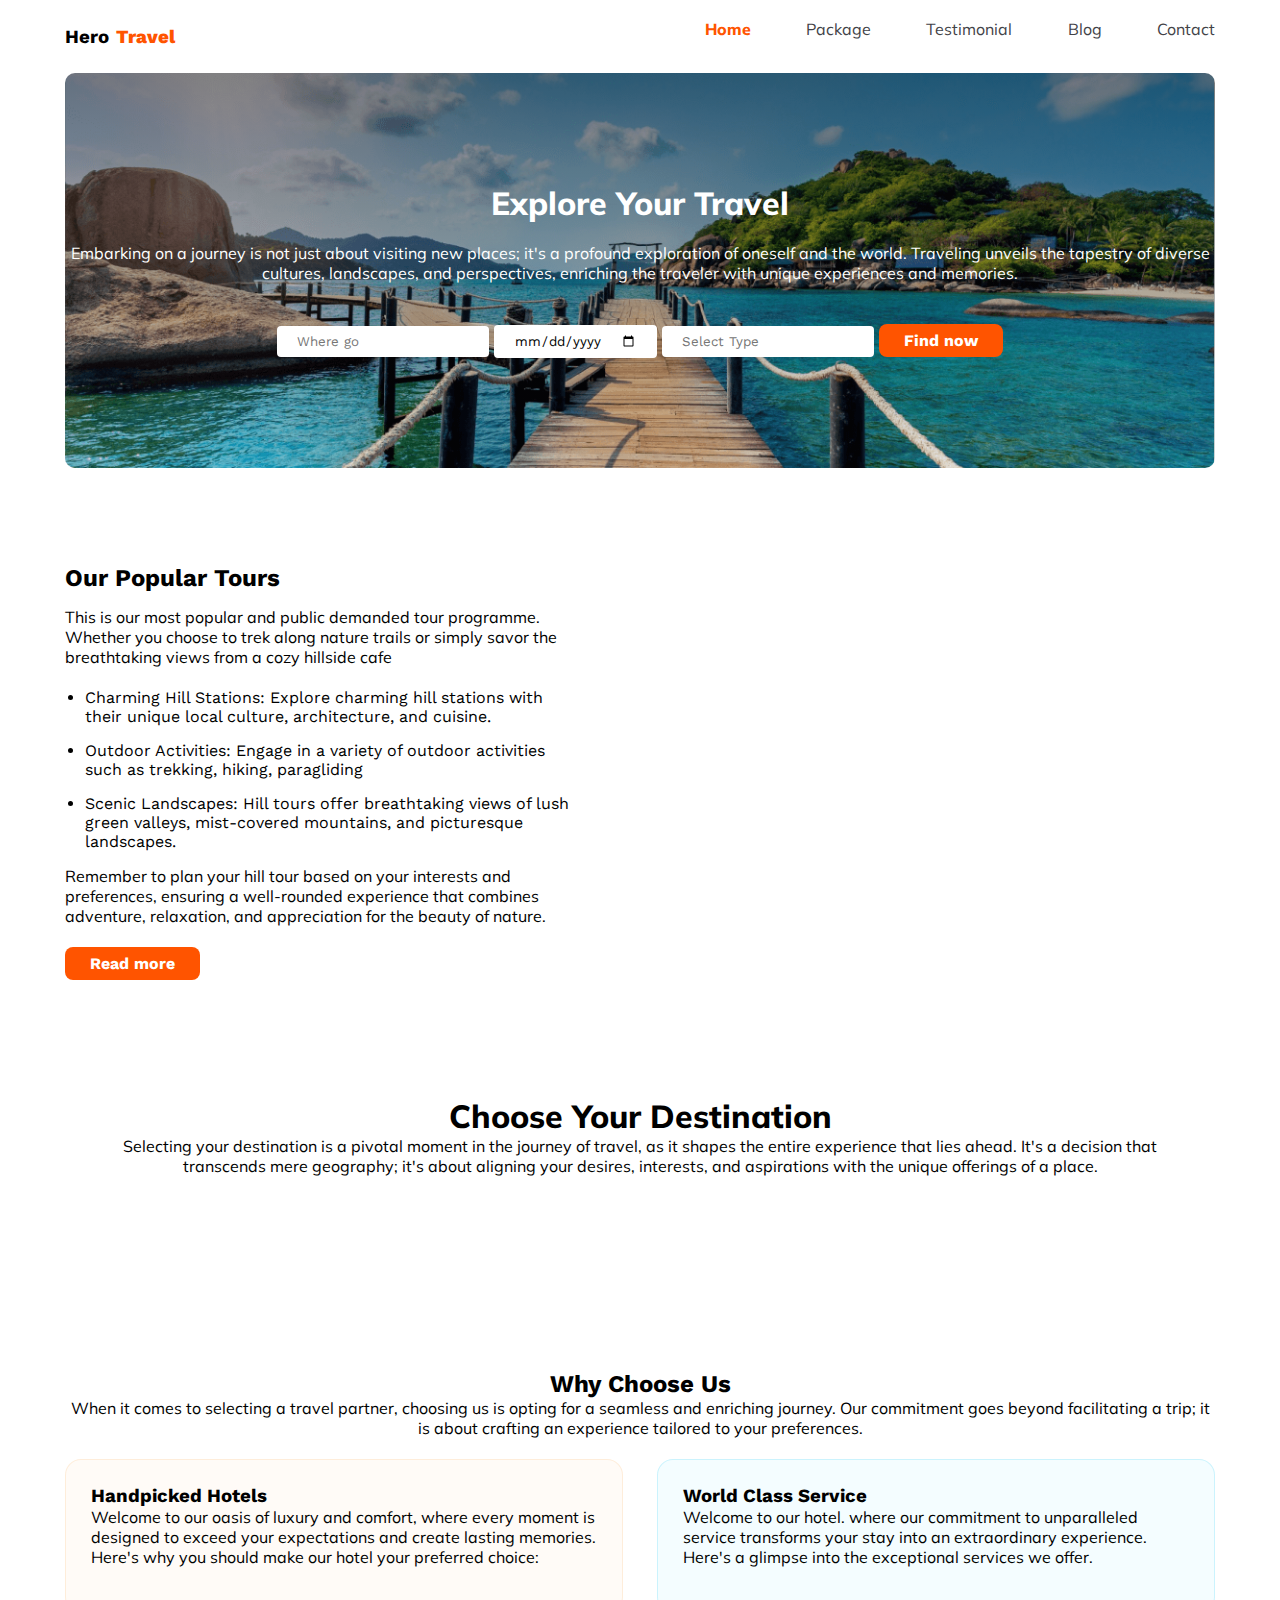
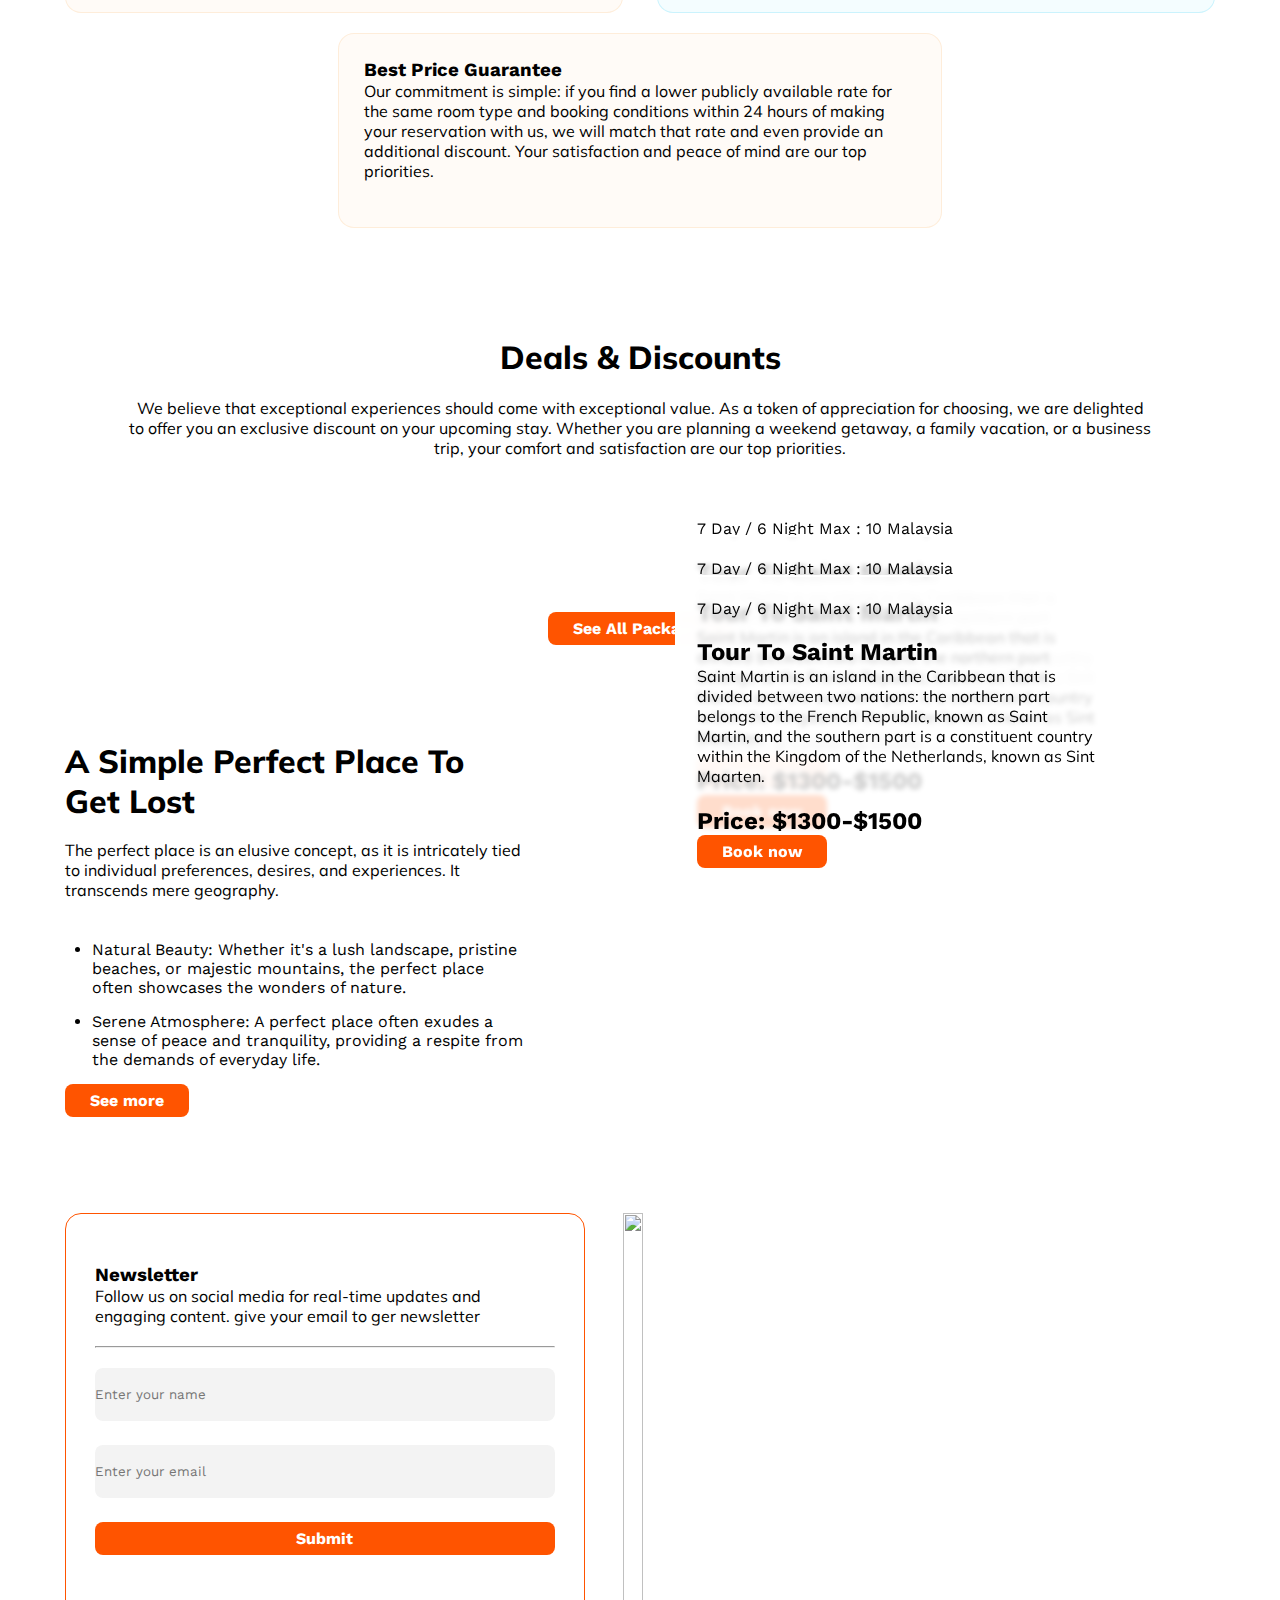
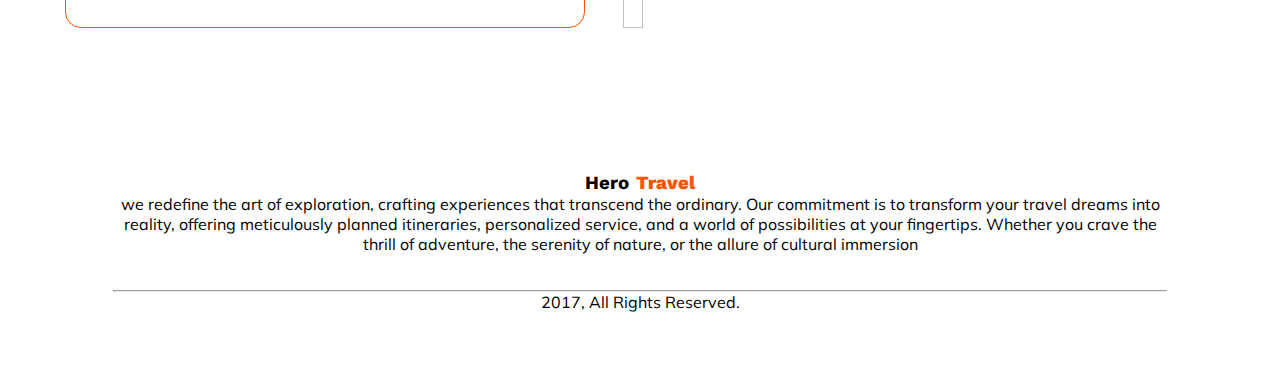
==== index.html @ 4dd6db9b "added paragraph" ====
<!DOCTYPE html>
<html lang="en">
<head>
    <meta charset="UTF-8">
    <meta name="viewport" content="width=device-width, initial-scale=1.0">
    <title>B9A2-Hero-Travel-main</title>
    <link rel="stylesheet" href="../B9A2-Hero-Travel-main/style.css">
    <link rel="stylesheet" href="https://cdnjs.cloudflare.com/ajax/libs/font-awesome/6.5.1/css/all.min.css" integrity="sha512-DTOQO9RWCH3ppGqcWaEA1BIZOC6xxalwEsw9c2QQeAIftl+Vegovlnee1c9QX4TctnWMn13TZye+giMm8e2LwA==" crossorigin="anonymous" referrerpolicy="no-referrer" />
</head>
<body>
    <!-- header section -->
    <header>
        <div class="container">
            <nav>
                <h3 class="nav-left"><span> <img src="./Images/Group 40071 (2).png" alt=""></span> Hero <span style="font-weight: 800; color: #FF5400; margin-left: 7px;">Travel</span></h3>

                <ul>
                    <li><a style="font-weight: 800; color: #FF5400; margin-left: 7px;" href="#">Home</a></li>
                    <li><a href="#">Package</a></li>
                    <li><a href="#">Testimonial</a></li>
                    <li><a href="#">Blog</a></li>
                    <li><a href="#">Contact</a></li>
                </ul>

            </nav>
        </div>

        <!-- banner section -->
        <div class="container">
            <div class="banner">
                <div class="banner-content">
                    <h1>Explore Your Travel</h1>
                    <p style="color: white;">Embarking on a journey is not just about visiting new places; it's a profound exploration of oneself and the world. Traveling unveils the tapestry of diverse cultures, landscapes, and perspectives, enriching the traveler with unique experiences and memories.

                    </p>
                </div>
                <div class="banner-input" style="text-align: center;">
                    <form action="">
                     
                            <input type="text" placeholder="Where go">
                            <input type="date" placeholder="when" class="fa-solid fa-angle-down">
                            <input type="text" placeholder="Select Type">
                            <input class="btn-primary" type="button" value="Find now">
                        
                    </form>
                </div>
            </div>
        </div>
    </header>



    <main>
        <!-- popular section  -->
        <section>
            <div class="container">
                <div class="popular-section">
                    <div class="popular-content">
                        <h2>Our Popular Tours</h2>
                        <p> This is our most popular and public demanded tour programme. Whether you choose to trek along nature trails or simply savor the breathtaking views from a cozy hillside cafe</p>

                        <ul>
                            <li>Charming Hill Stations: Explore charming hill stations with their unique local culture, architecture, and cuisine. </li>
                            
                            <li>Outdoor Activities: Engage in a variety of outdoor activities such as trekking, hiking, paragliding</li>
                            
                            <li>Scenic Landscapes: Hill tours offer breathtaking views of lush green valleys, mist-covered mountains, and picturesque landscapes. </li>
                        </ul>
                        <p>Remember to plan your hill tour based on your interests and preferences, ensuring a well-rounded experience that combines adventure, relaxation, and appreciation for the beauty of nature.</p>

                        <button class="btn-primary">Read more</button>

                    </div>
                    <div class="popular-image">
                        <img src="./Images/Rectangle 4.png" alt="">
                    </div>
                </div>
            </div>
        </section>




        <!-- destination section -->
        <!-- <section>
            <div class="container">
                <div class="destination-section">
                    <div class="destin-content">
                        <h1>Choose Your Destination</h1>
                        <p>Lorem ipsum dolor sit amet consectetur adipisicing elit. Quasi aut quos, animi esse repellendus debitis.</p>
                    </div>
                    <div class="destin-image">
                        <img class="destin-image-a" src="./Images/Rectangle 5.png" alt="">
                        <img class="destin-image-b" src="./Images/Rectangle 5a.png" alt="">
                        <img class="destin-image-c" src="./Images/Rectangle 6.png" alt="">
                        <img class="destin-image-d" src="./Images/Rectangle 7.png" alt="">
                        <img class="destin-image-e" src="./Images/Rectangle 7a.png" alt="">
                        <img class="destin-image-f" src="./Images/Rectangle 10.png" alt="">
                        <img class="destin-image-g" src="./Images/Rectangle 11.png" alt="">
                      
                    </div>
                </div>
            </div>
        </section>
 -->
        <section>
            <div class="container">
                <div class="destination-section">
                    <div class="destin-content">
                        <h1>Choose Your Destination</h1>
                        <p>Selecting your destination is a pivotal moment in the journey of travel, as it shapes the entire experience that lies ahead. It's a decision that transcends mere geography; it's about aligning your desires, interests, and aspirations with the unique offerings of a place.</p>
                    </div>

                    <div class="destin-image">
                        <div class="column-a">
                            <img class="destin-image-a" src="./Images/Rectangle 5.png" alt="">
                            <img class="destin-image-b" src="./Images/Rectangle 5a.png" alt="">
                        </div>

                        <div class="column-b">
                            <img class="destin-image-c" src="./Images/Rectangle 6.png" alt="">
                            <img class="destin-image-d" src="./Images/Rectangle 7.png" alt="">
                            <img class="destin-image-e" src="./Images/Rectangle 7a.png" alt="">
                        </div>

                        <div class="column-c">
                            <img class="destin-image-f" src="./Images/Rectangle 10.png" alt="">
                            <img class="destin-image-g" src="./Images/Rectangle 11.png" alt="">
                        </div>

                    </div>
                </div>

            </div>
        </section>


        <!-- choose section -->

        <section>
            <div class="container">

                <div class="choose-section">
                    <div class="choose-content">
                        <h2>Why Choose Us</h2>
                        <p>When it comes to selecting a travel partner, choosing us is opting for a seamless and enriching journey. Our commitment goes beyond facilitating a trip; it is about crafting an experience tailored to your preferences. </p>
                    </div>

                    <div class="choose-card-section">
                        <div class="choose-card card-a">
                            
                            <i style="font-size: 2rem;" class="fa-solid fa-hotel"></i>
                            <h3>Handpicked Hotels</h3>
                            <p>Welcome to our oasis of luxury and comfort, where every moment is designed to exceed your expectations and create lasting memories. Here's why you should make our hotel your preferred choice:</p>
                        </div>
                        <div class="choose-card card-b">
                            <i style="font-size: 2rem;" class="fa-solid fa-hotel"></i>
                            <h3>World Class Service</h3>
                            <p>Welcome to our hotel. where our commitment to unparalleled service transforms your stay into an extraordinary experience. Here's a glimpse into the exceptional services we offer.</p>
                        </div>

                        <div class="sub-card">
                            <div class="choose-card card-c">
                                <i style="font-size: 2rem;" class="fa-solid fa-hotel"></i>
                                <h3>Best Price Guarantee</h3>
                                <p>
                            
                                    
                                    Our commitment is simple: if you find a lower publicly available rate for the same room type and booking conditions within 24 hours of making your reservation with us, we will match that rate and even provide an additional discount. Your satisfaction and peace of mind are our top priorities.</p>
                            </div>
                        </div>
                       

                    </div>

                    
                </div>
            </div>
        </section>





        <!-- discount section -->
        <section>
            <div class="container">
                <div class="discount-title" style="text-align: center;">
                    <h1>Deals & Discounts</h1>
                    <p>We believe that exceptional experiences should come with exceptional value. As a token of appreciation for choosing, we are delighted to offer you an exclusive discount on your upcoming stay. Whether you are planning a weekend getaway, a family vacation, or a business trip, your comfort and satisfaction are our top priorities.</p>
                </div>
                

                <div class="discount-section">

                    <div class="discount-image">
                        <img src="./Images/Group 39.png" alt="">
                        <div class="discount-card">
                            <div class="dis-des">
                                <p> <span> <i class="fa-solid fa-clock"></i>  7 Day / 6 Night    </span> <span> <i class="fa-solid fa-person-half-dress"></i>  Max : 10    </span> <span><i class="fa-solid fa-location-dot"></i>   Malaysia</span></p>
                                <h2>Tour To Saint Martin</h2>
                                <p>Saint Martin is an island in the Caribbean that is divided between two nations: the northern part belongs to the French Republic, known as Saint Martin, and the southern part is a constituent country within the Kingdom of the Netherlands, known as Sint Maarten.</p>
    
                                <h2>Price: $1300-$1500</h2>
    
                                <button class="btn-primary">Book now</button>
                            </div>
                        </div>
                    </div>
                    <div class="discount-image">
                        <img src="./Images/Group 39.png" alt="">
                        <div class="discount-card">
                            <div class="dis-des">
                                <p> <span> <i class="fa-solid fa-clock"></i>  7 Day / 6 Night    </span> <span> <i class="fa-solid fa-person-half-dress"></i>  Max : 10    </span> <span><i class="fa-solid fa-location-dot"></i>   Malaysia</span></p>
                                <h2>Tour To Saint Martin</h2>
                                <p>Saint Martin is an island in the Caribbean that is divided between two nations: the northern part belongs to the French Republic, known as Saint Martin, and the southern part is a constituent country within the Kingdom of the Netherlands, known as Sint Maarten.</p>
    
                                <h2>Price: $1300-$1500</h2>
    
                                <button class="btn-primary">Book now</button>
                            </div>
                        </div>
                    </div>
                    <div class="discount-image">
                        <img src="./Images/Group 39.png" alt="">
                        <div class="discount-card">
                            <div class="dis-des">
                                <p> <span> <i class="fa-solid fa-clock"></i>  7 Day / 6 Night    </span> <span> <i class="fa-solid fa-person-half-dress"></i>  Max : 10    </span> <span><i class="fa-solid fa-location-dot"></i>   Malaysia</span></p>
                                <h2>Tour To Saint Martin</h2>
                                <p>Saint Martin is an island in the Caribbean that is divided between two nations: the northern part belongs to the French Republic, known as Saint Martin, and the southern part is a constituent country within the Kingdom of the Netherlands, known as Sint Maarten.</p>
                                <h2>Price: $1300-$1500</h2>
    
                                <button class="btn-primary">Book now</button>
                            </div>
                        </div>
                    </div>
                    <div style="text-align: center; margin-top: 1.4rem;"> 
                        <button class="btn-primary">See All Packages</button>
                    </div>
                    
                </div>
                    
            </div>
        </section>




        <!-- perfect section -->

        <section>
            <div class="container">
                <div class="perfect-section">
                    <div class="perfect-content">
                        <h1>A Simple Perfect Place To Get Lost</h1><br>
                        <p>The perfect place is an elusive concept, as it is intricately tied to individual preferences, desires, and experiences. It transcends mere geography.</p> <br>
                        <ul>
                            <li>Natural Beauty: Whether it's a lush landscape, pristine beaches, or majestic mountains, the perfect place often showcases the wonders of nature.</li>
                            <li>Serene Atmosphere: A perfect place often exudes a sense of peace and tranquility, providing a respite from the demands of everyday life.</li>
                        </ul>
                        <button class="btn-primary">See more</button>

                    </div>
                    <div class="perfect-image">
                        <img src="./Images/Group 40089.png" alt="">
                    </div>
                </div>
            </div>
        </section>




        <!-- news letter section -->
        <section>
            <div class="container">
                <div class="news-letter-section">
                    <div class="news-input">
                        <h3>Newsletter</h3>
                        <p>Follow us on social media for real-time updates and engaging content. give your email to ger newsletter</p> <hr>

                        <form action="">
                            <input type="text" placeholder="Enter your name">
                            <input type="email" placeholder="Enter your email">
                            <input class="btn-primary" type="button" value="Submit">
                        </form>

                    </div>
                    <div class="news-image">
                        <img src="./Images/Rectangle 8 (1).png" alt="">
                    </div>
                </div>
            </div>
        </section>
    </main>




    <!-- footer section -->
    <footer>
        <div class="container">
            <div class="footer-section">
                <h3 class="nav-left"><span> <img src="./Images/Group 40071 (2).png" alt=""></span> Hero <span style="font-weight: 800; color: #FF5400; margin-left: 7px;">Travel</span></h3>

                <p>we redefine the art of exploration, crafting experiences that transcend the ordinary. Our commitment is to transform your travel dreams into reality, offering meticulously planned itineraries, personalized service, and a world of possibilities at your fingertips. Whether you crave the thrill of adventure, the serenity of nature, or the allure of cultural immersion</p>

                <ul>
                    <li><i class="fa-brands fa-twitter"></i></li>
                    <li><i class="fa-brands fa-facebook"></i></li>
                    <li><i class="fa-brands fa-square-instagram"></i></li>
                    <li><i class="fa-brands fa-github"></i></li>
                </ul>
                <hr>


                <p>2017, All Rights Reserved.</p>
            </div>
        </div>
    </footer>
</body>
</html>
---- B9A2-Hero-Travel-main/style.css ----
@import url('https://fonts.googleapis.com/css2?family=Inter:wght@100;200;300;400;500;600;700;800;900&family=Mulish:ital,wght@0,300;0,400;0,700;0,800;0,900;1,400;1,600;1,700;1,800;1,900&family=Open+Sans:ital,wght@0,300;0,400;0,500;0,600;0,700;0,800;1,300;1,400;1,500;1,600;1,700;1,800&family=Poppins:ital,wght@0,100;0,200;0,300;0,400;0,500;0,600;0,700;0,800;0,900;1,100;1,200;1,300;1,400;1,500;1,600;1,700;1,800;1,900&family=Work+Sans:ital,wght@0,100;0,200;0,300;0,400;0,500;0,600;0,700;0,800;0,900;1,100;1,200;1,300;1,400;1,500;1,600;1,700;1,800;1,900&display=swap');

*{
    margin: 0;
    padding: 0;
    font-family: 'Inter', sans-serif;
    font-family: 'Mulish', sans-serif;
    font-family: 'Open Sans', sans-serif;
    font-family: 'Poppins', sans-serif;
    font-family: 'Work Sans', sans-serif;
}
h1,h2.h3.h4,h5,h6{
    font-family: 'Mulish', sans-serif;
    font-weight: 800;
}
p{
    font-family: 'Mulish', sans-serif;
    font-weight: 400;
}
.btn-primary{
    border-radius: 8px;
    background: #FF5400;
    padding: 7px 25px;
    border: none;
    color: white;
    font-weight: 700;
    font-size: 1rem;
}

.container{
    max-width: 92%;
    max-width: 1150px;
    margin: 0 auto;
}
body{
    
}

main{
    margin-top: 6rem;
}
main section{
    margin-bottom: 6rem;
}

/* header section */

nav{
    display: flex;
    justify-content: space-between;
    padding: 1.2rem 0rem;
}
.nav-left{
    display: flex;
    align-items: center;
}
nav ul{
    display: flex; 
    width: 45%;
    justify-content: space-between;
    align-items: center;
}
nav ul li{
    list-style: none;
}
nav ul li a{
    text-decoration: none;
    color: rgba(66, 66, 71, 1);
    font-weight: 400;
    font-family: 'Mulish', sans-serif;
}

/* responsive for medium device */
@media screen and (min-width: 601px) and (max-width:991px) {
    body{
        padding: 20px;
    }
    nav{
        flex-direction: column;
        width: 100%;
        justify-content: center;
    }
    nav ul{
        flex-direction: column;
        width: 100%;
        justify-content: center;
    }
}

/* responsive for small device */
@media screen and (max-width: 600px) {
    body{
        padding: 20px;
    }
    nav{
        flex-direction: column;
        width: 100%;
        justify-content: center;
    }
    nav ul{
        flex-direction: column;
        width: 100%;
        justify-content: center;
    }
}



/* responsive for small device */
/* responsive for tablet device */







/* responsive for large device */
/* responsive for small device */
/* responsive for tablet device */







/* banner section */

.banner{
    display: flex;
    flex-direction: column;
    justify-content: center;
    width: 100%;
    /* background-image: url(./Images/Group\ 13\ \(1\)\ \(1\).png); */
    background: linear-gradient(rgba(6, 6, 6, 0.5) 0%, rgba(0, 0, 0, 0.1) 100%), url("./Images/Group\ 13.png");
    background-repeat: no-repeat;
    background-position: center;
    background-size: cover;
    color: white;
    border-radius: 10px;
}
.banner-content{
    text-align: center;
}
.banner-content h1{
    padding: 110px 0px 20px 0px;
}

form{
    padding: 20px 0px 110px 0px;
}
form input{
    padding: 8px 20px;
    border-radius: 4px;
    border: none;
}
/* responsive for medium device */
@media screen and (min-width: 601px) and (max-width:991px) {
    form input{
        width: 50%;
    }
    form{
        display: flex;
        flex-direction: column;
        gap: 1rem;
        align-items: center;
        width: 100%;

    }
}
/* responsive for small device */
@media screen and (max-width:600px) {
    form input{
        width: 50%;
    }
    form{
        display: flex;
        flex-direction: column;
        gap: 1rem;
        align-items: center;
        width: 100%;

    }
}


/* responsive for tablet device */




/* popular section */

.popular-section{
    width: 100%;
    display: flex;
    justify-content: space-between;
    align-items: center;
}
.popular-section .popular-content{
    width: 45%;
}
.popular-section .popular-image{
    width: 45%;
}
.popular-section .popular-image img{
    width: 100%;
}
.popular-content> h2, p, li{
    margin-bottom: 15px;
}
.banner-content> p{
    color: rgba(19, 19, 24, 0.70);
}
.popular-content> ul{
    margin-left: 20px;
}
/* medium  */
@media screen and (min-width: 601px) and (max-width:991px) {
    .popular-section{
        flex-direction: column;
    }
    .popular-section .popular-content, .popular-image{
        width: 100%;
    }
    .popular-image img{
        width: 100%;
    }
}
/* responsive for small device */
@media screen and (max-width:600px) {
    .popular-section{
        flex-direction: column;
    }
    .popular-section .popular-content, .popular-image{
        width: 100%;
    }
    .popular-image img{
        width: 100%;
    }
    
}








/* destination section */
.destin-content{
    text-align: center;
    padding: 20px;
}


.destin-image-a{
    grid-area: destin-image-a;
}
.destin-image-b{
    grid-area: destin-image-b;
    width: 49%;
}
.destin-image-c{
    grid-area: destin-image-c;
}
.destin-image-d{
    grid-area: destin-image-d;
}
.destin-image-e{
    grid-area: destin-image-e;
}
.destin-image-f{
    grid-area: destin-image-f;
    width: 58%;
}
.destin-image-g{
    grid-area: destin-image-g;
}

.destin-image{
    width: 100%;
    display: grid;
    
    grid-template-areas: 
        "destin-image-a destin-image-b"
        "destin-image-c destin-image-d destin-image-e"
        "destin-image-f destin-image-g"
    ;
}

/* medium */
@media screen and (min-width: 601px) and (max-width:991px) {
    .destin-image{
        grid-template-columns: 1fr;
    }
    .discount-image img{
        width: 100%;
        max-width: 599px;
    }
}
/* responsive for small device */
@media screen and (max-width:600px) {
    .destin-image{
        grid-template-columns: 1fr;
    }
    .discount-image img{
        width: 100%;
        max-width: 599px;
    }

}




/* choose section */
.choose-content{
    text-align: center;
}
.choose-card-section{
    display: flex;
    flex-wrap: wrap;
    column-gap: 2%;
    row-gap: 20px;
    justify-content: space-between;
}
.card-a{
    width: 44%;
}
.card-b{
    width: 44%;
}
.card-c{
    width: 48%;
}
.choose-card{
    border-radius: 16px;
    border: 1px solid rgba(251, 181, 99, 0.20);
    background: rgba(251, 181, 99, 0.05);
    padding: 25px;
}
.card-b{
    border-radius: 16px;
    border: 1px solid rgba(41, 206, 246, 0.20);
    background: rgba(41, 206, 246, 0.05);
}
.sub-card{
    display: flex;
    justify-content: center;
    width: 100%;
}

/* medium */
@media screen and (min-width: 601px) and (max-width:991px) {
    .choose-card-section{
        flex-direction: column;
        align-items: center;
    }
    .card-a{
        width: 100%;
    }
    .card-b{
        width: 100%;
    }
    .card-c{
        width: 100%;
    }
}
/* responsive for small device */
@media screen and (max-width:600px) {
    .choose-card-section{
        flex-direction: column;
        align-items: center;
    }
    .card-a{
        width: 100%;
    }
    .card-b{
        width: 100%;
    }
    .card-c{
        width: 100%;
    }
}




/* discount section */

.discount-title{
    text-align: center;
    padding: .8rem 4rem;
}
.discount-title h1, p{
    margin-bottom: 1.3rem;
}
.dis-card-a img{
    width: 100%;
}
.discount-image{
    position: relative;
    margin-bottom: 1.3rem;
}
.discount-image img{
    width: 100%;
}
.dis-des{
    width: 35%;
    padding: 1.3rem;
    border-radius: 16px;
    border: 2px solid #FFF;
    /* background-color: #FF5400; */
    background: rgba(255, 255, 255, 0.80);
    backdrop-filter: blur(2.5px);
   
}

.discount-card {
    width: 100%;
   
    position: absolute;
    top: 20%;
    left: 53%;
}
/* medium */
@media screen and (min-width: 601px) and (max-width:991px) {
    .discount-image{
        position: relative;
    }
   .discount-image img{
    width: 100%;
    height: 35rem;
   }
    .dis-des{
        width: 100%;
        position: absolute;
        top: 25%;
        left: -13%;
    }
    .discount-card{

    }
}
/* responsive for small device */
@media screen and (max-width:600px) {
    .discount-image{
        position: relative;
    }
   .discount-image img{
    width: 100%;
    min-height: 40rem;
   }
    .dis-des{
        position: absolute;
        top: -1rem;
       
    }

}








/* perfect section */
.perfect-section{
    display: flex;
    align-items: center;
    justify-content: space-between;
}

.perfect-content{
    width: 40%;
}
.perfect-content ul{
    margin-left: 1.7rem;
}
.perfect-image{
    width: 50%;
}
.perfect-image img{
    width: 100%;
}

/* medium */
@media screen and (min-width: 601px) and (max-width:991px) {
    .perfect-section{
        flex-direction: column;
        gap: 2rem;
    }
    .perfect-content{
        width: 100%;
    }
    .perfect-image{
        width: 100%;
    }
}
/* responsive for small device */
@media screen and (max-width:600px) {
    .perfect-section{
        flex-direction: column;
        gap: 2rem;
    }
    .perfect-content{
        width: 100%;
    }
    .perfect-image{
        width: 100%;
    }
}


/* news letter section */
.news-letter-section{
    display: flex;
    gap: 2.4rem;
}
.news-input{
    border-radius: 16px;
    border: 1px solid #FF5400;
    width: 40%;
    padding: 1.8rem ;
    font-size: 1rem;
}
.news-input h3{
    margin-top: 1.3rem;
}
.news-input form{
    padding: 1.2rem 0rem;
}
.news-input input{
    width: 100%;
    border-radius: 8px;
    background: rgba(19, 19, 24, 0.05);
    display: block;
    margin-bottom: 1.5rem;
    padding: 1.2rem 0rem;
}
.news-input .btn-primary{
    border-radius: 8px;
    background: #FF5400;
    padding: 7px 25px;
    border: none;
    color: white;
    font-weight: 700;
    font-size: 1rem;
}
.news-image img{
    height: 100%;
    width: 100%;
}
/* medium  */
@media screen and (min-width: 601px) and (max-width:991px) {
    .news-letter-section{
        flex-direction: column;
    }
    .news-input{
        width: 100%;
    }
}
/* responsive for small device */
@media screen and (max-width:600px) {
    .news-letter-section{
        flex-direction: column;
    }
    .news-input{
        width: 100%;
    }
}




/* footer section */
.footer-section{
    text-align: center;
    padding: 3rem;
}
.footer-section .nav-left{
    display: flex;
    justify-content: center;
}
.footer-section ul{
    display: flex;
    gap: 15px;
    justify-content: center;
}
.footer-section ul li{
    list-style: none;
    font-size: 2rem;
}
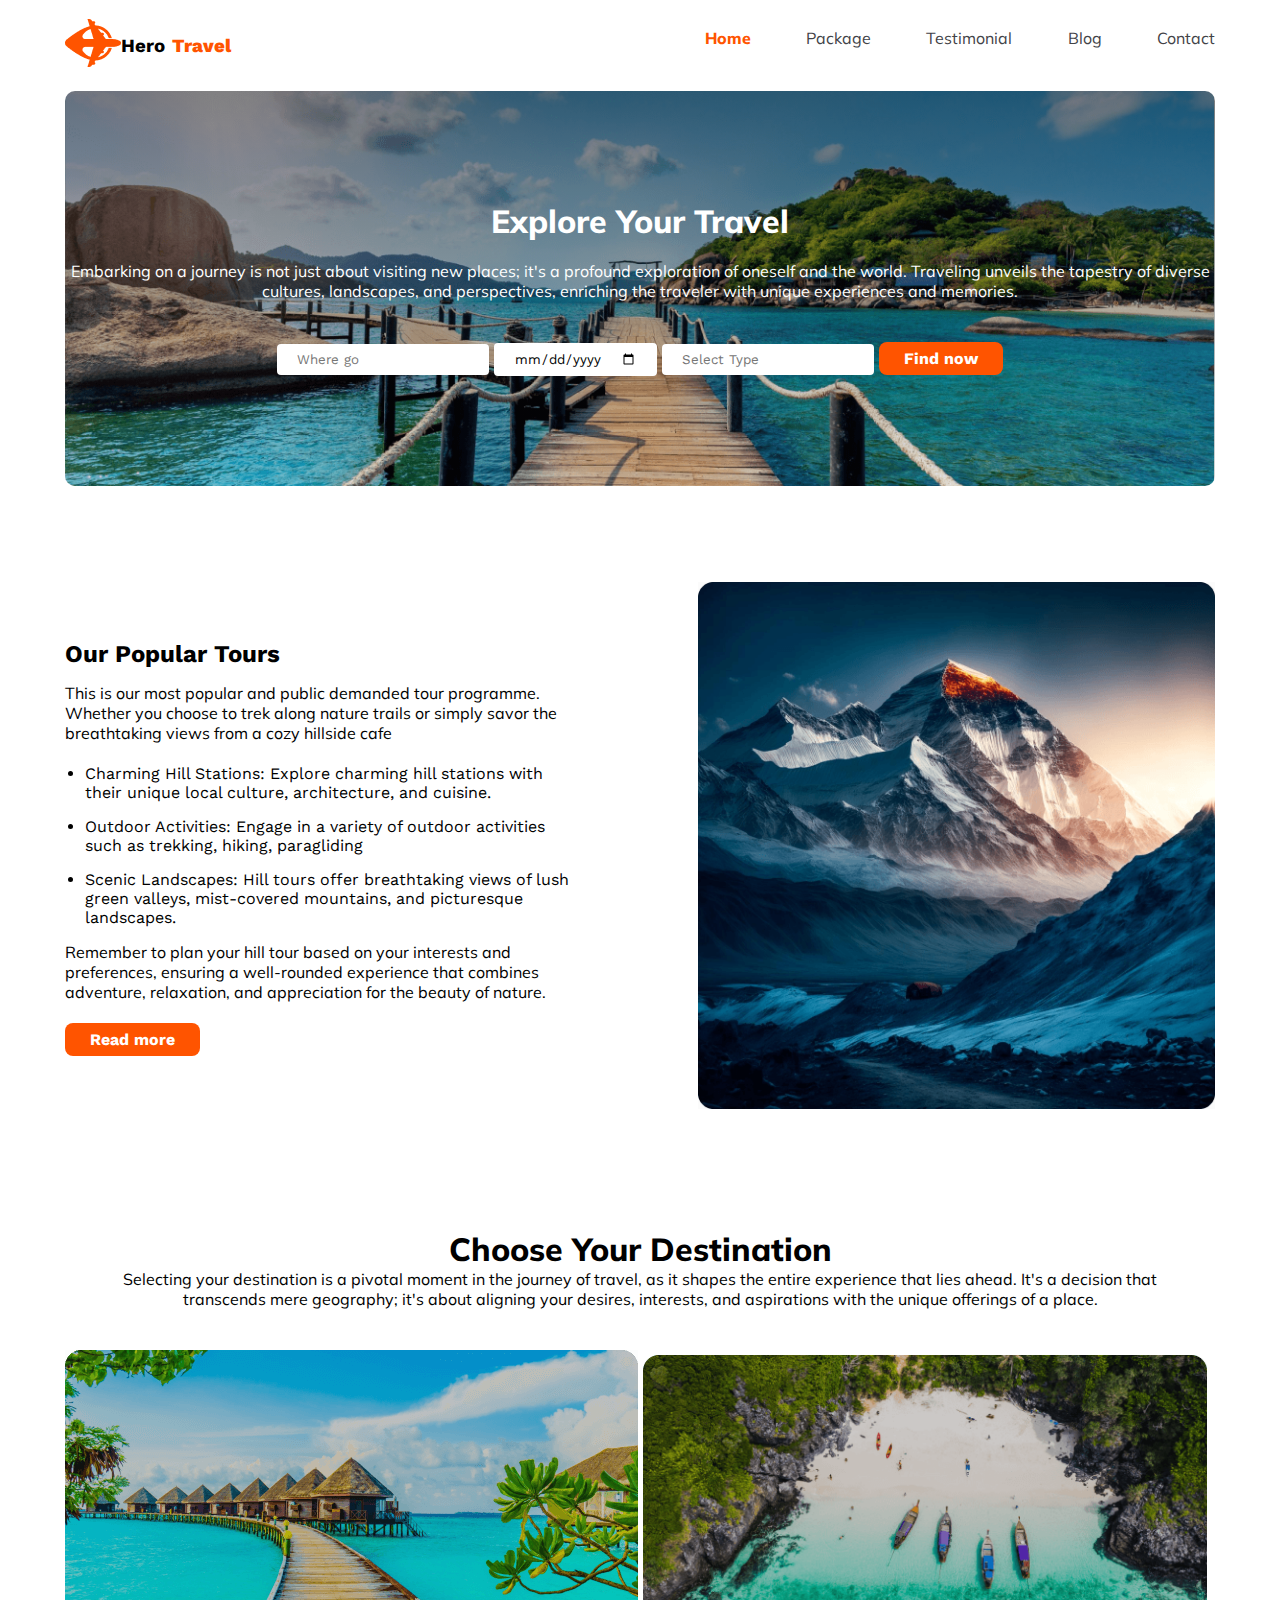
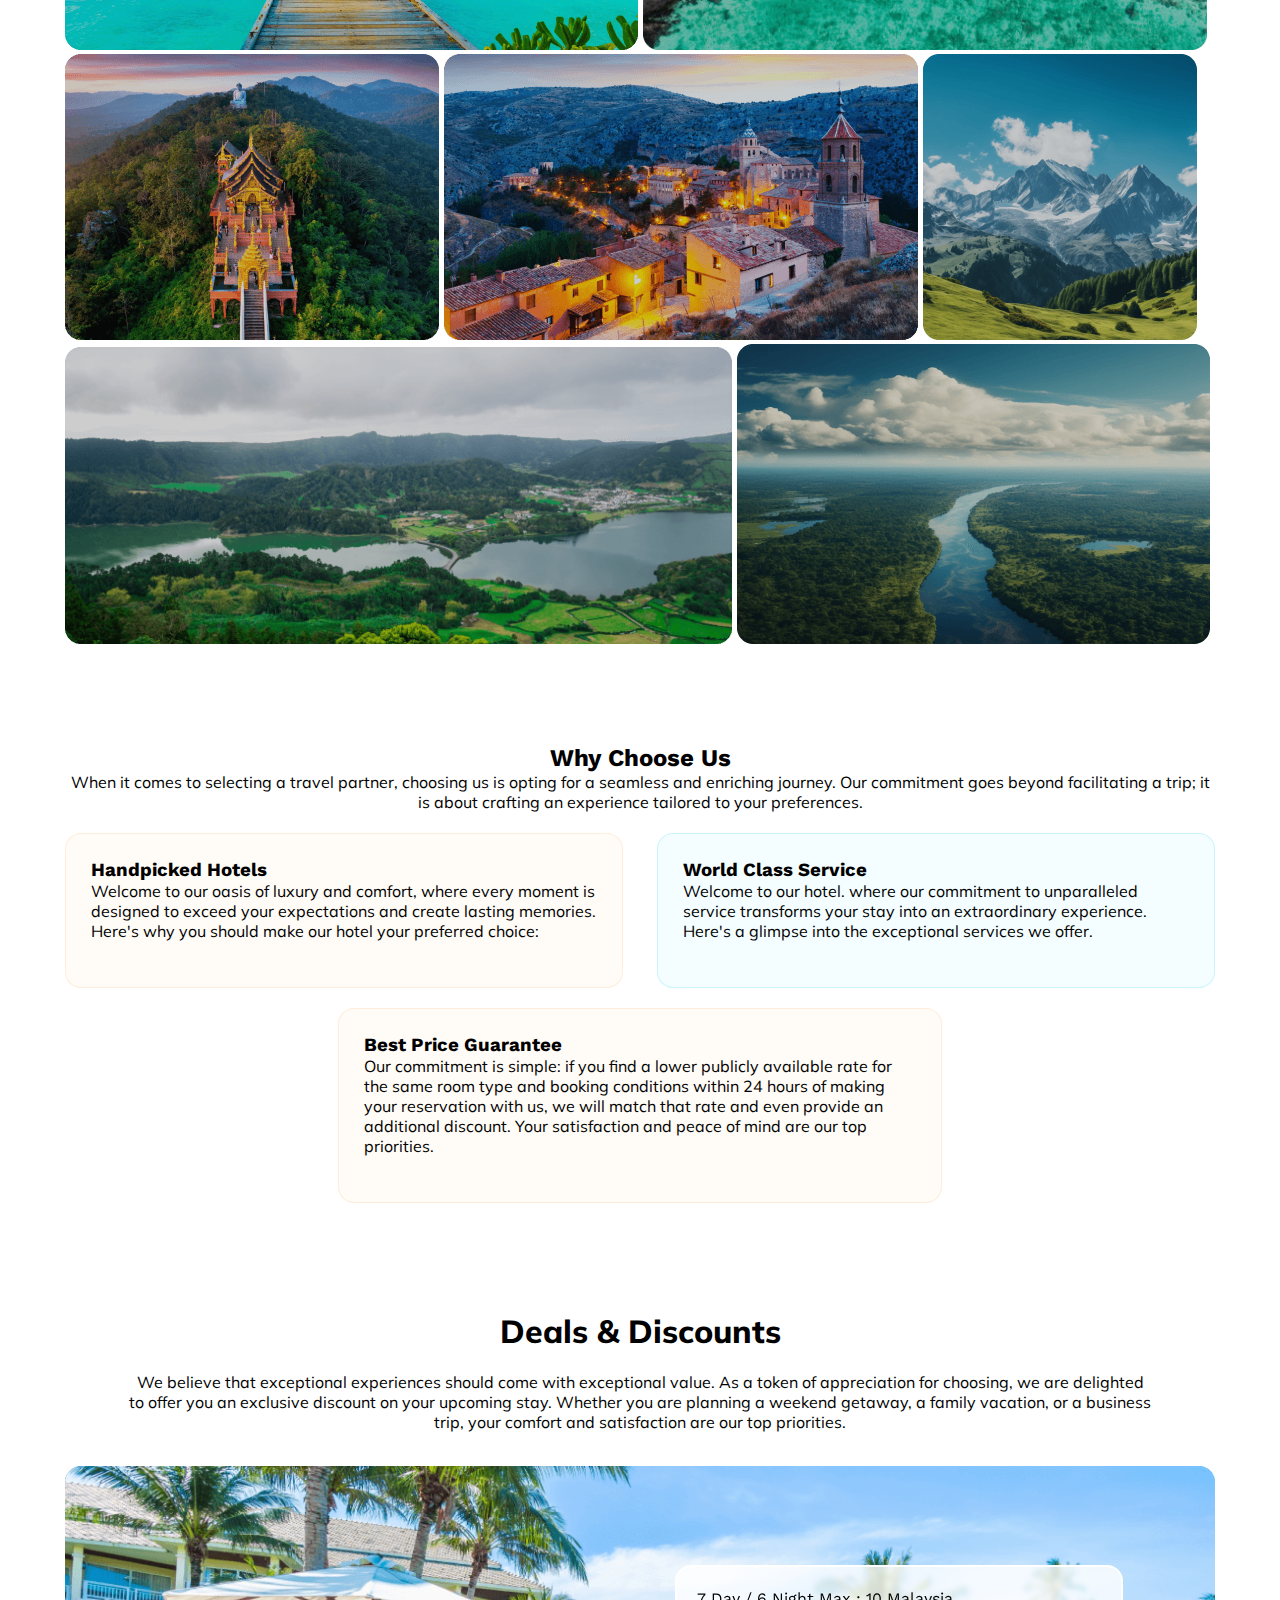
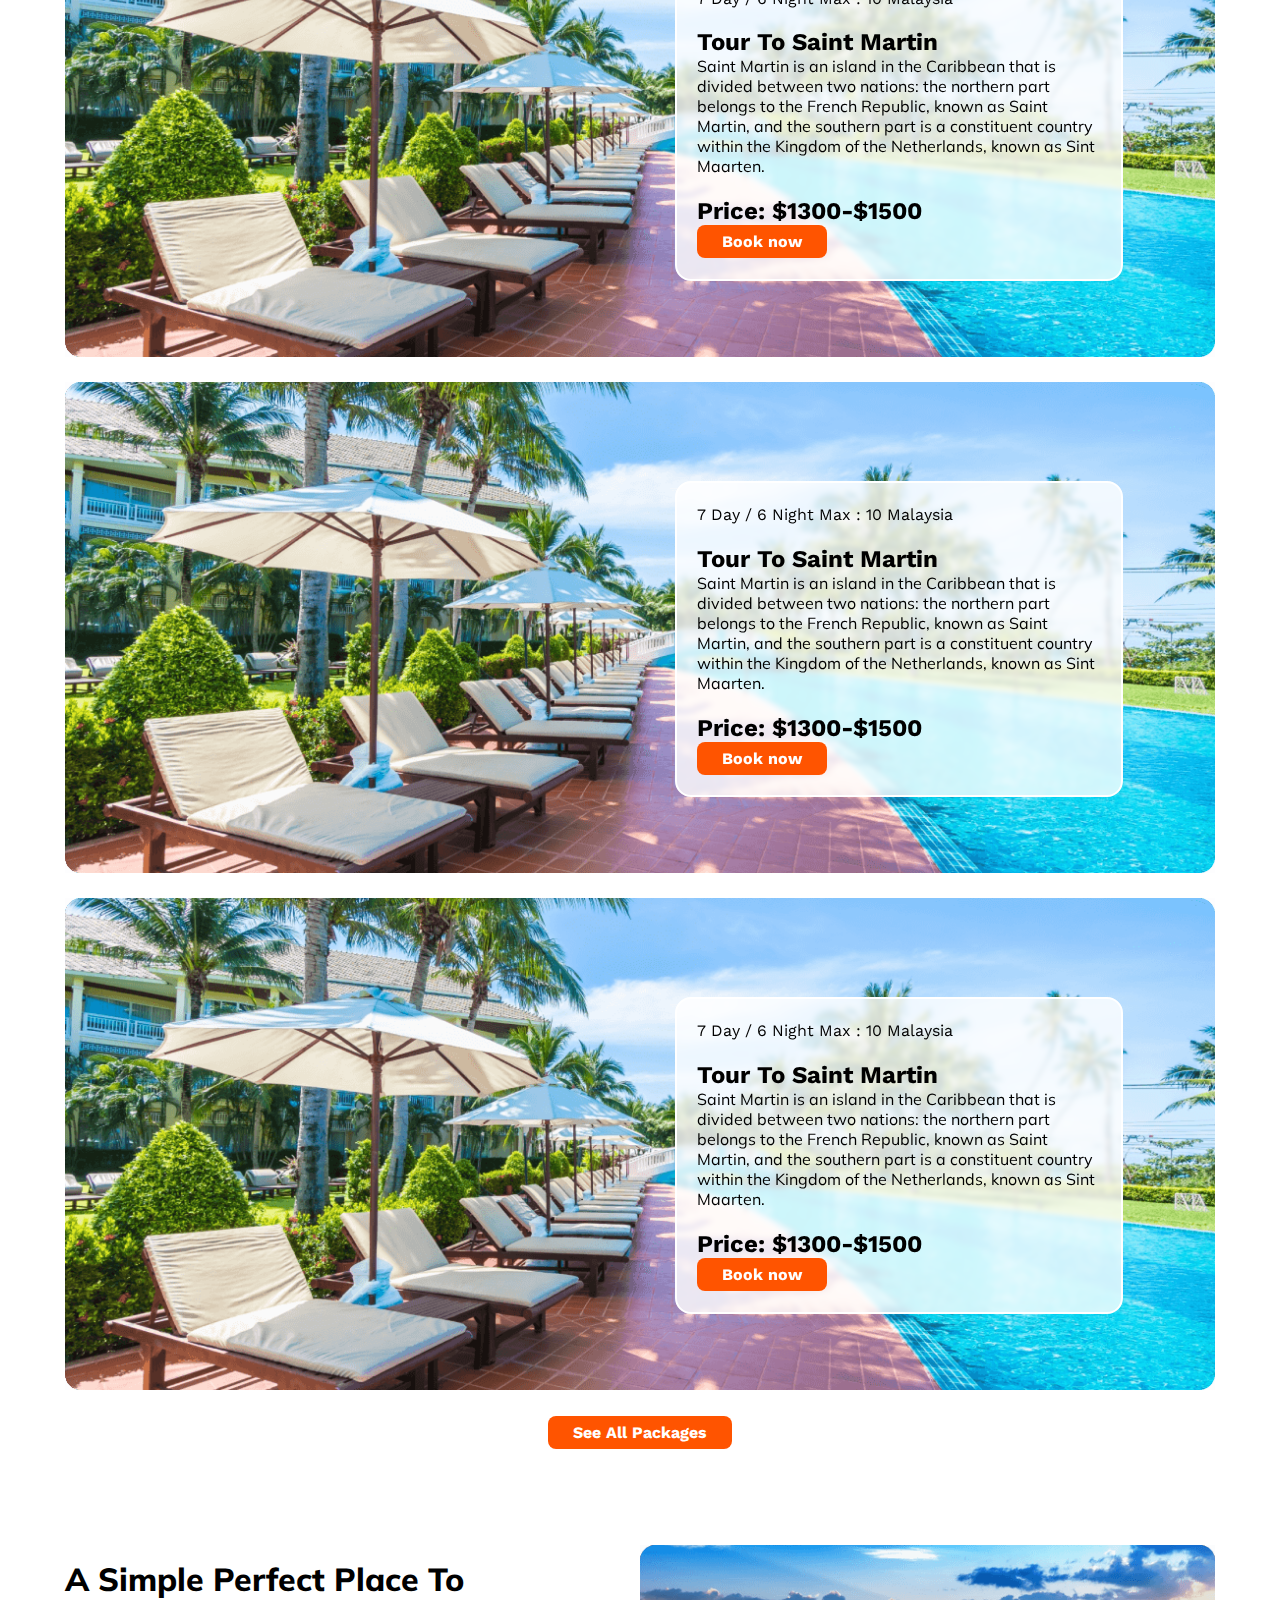
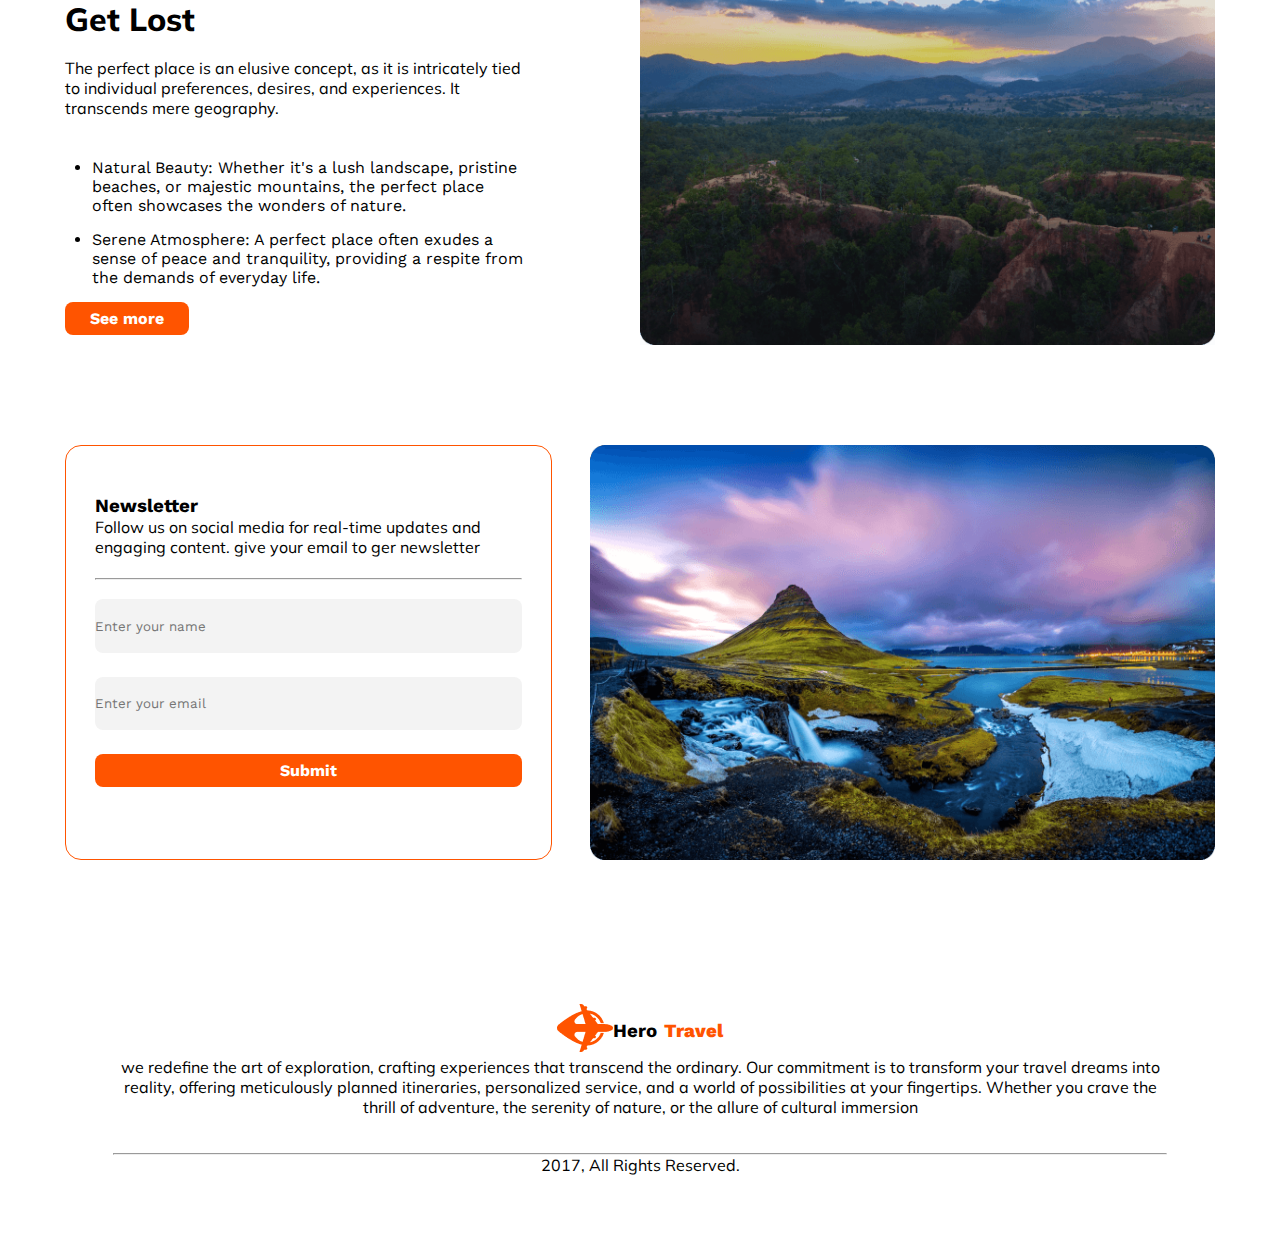
==== commit 5375ae88: "added revise" ====
--- a/index.html
+++ b/index.html
@@ -4,7 +4,7 @@
     <meta charset="UTF-8">
     <meta name="viewport" content="width=device-width, initial-scale=1.0">
     <title>B9A2-Hero-Travel-main</title>
-    <link rel="stylesheet" href="../B9A2-Hero-Travel-main/style.css">
+    <link rel="stylesheet" href="./style.css">
     <link rel="stylesheet" href="https://cdnjs.cloudflare.com/ajax/libs/font-awesome/6.5.1/css/all.min.css" integrity="sha512-DTOQO9RWCH3ppGqcWaEA1BIZOC6xxalwEsw9c2QQeAIftl+Vegovlnee1c9QX4TctnWMn13TZye+giMm8e2LwA==" crossorigin="anonymous" referrerpolicy="no-referrer" />
 </head>
 <body>
--- a/style.css
+++ b/style.css
@@ -0,0 +1,598 @@
+@import url('https://fonts.googleapis.com/css2?family=Inter:wght@100;200;300;400;500;600;700;800;900&family=Mulish:ital,wght@0,300;0,400;0,700;0,800;0,900;1,400;1,600;1,700;1,800;1,900&family=Open+Sans:ital,wght@0,300;0,400;0,500;0,600;0,700;0,800;1,300;1,400;1,500;1,600;1,700;1,800&family=Poppins:ital,wght@0,100;0,200;0,300;0,400;0,500;0,600;0,700;0,800;0,900;1,100;1,200;1,300;1,400;1,500;1,600;1,700;1,800;1,900&family=Work+Sans:ital,wght@0,100;0,200;0,300;0,400;0,500;0,600;0,700;0,800;0,900;1,100;1,200;1,300;1,400;1,500;1,600;1,700;1,800;1,900&display=swap');
+
+*{
+    margin: 0;
+    padding: 0;
+    font-family: 'Inter', sans-serif;
+    font-family: 'Mulish', sans-serif;
+    font-family: 'Open Sans', sans-serif;
+    font-family: 'Poppins', sans-serif;
+    font-family: 'Work Sans', sans-serif;
+}
+h1,h2.h3.h4,h5,h6{
+    font-family: 'Mulish', sans-serif;
+    font-weight: 800;
+}
+p{
+    font-family: 'Mulish', sans-serif;
+    font-weight: 400;
+}
+.btn-primary{
+    border-radius: 8px;
+    background: #FF5400;
+    padding: 7px 25px;
+    border: none;
+    color: white;
+    font-weight: 700;
+    font-size: 1rem;
+}
+
+.container{
+    max-width: 92%;
+    max-width: 1150px;
+    margin: 0 auto;
+}
+body{
+    
+}
+
+main{
+    margin-top: 6rem;
+}
+main section{
+    margin-bottom: 6rem;
+}
+
+/* header section */
+
+nav{
+    display: flex;
+    justify-content: space-between;
+    padding: 1.2rem 0rem;
+}
+.nav-left{
+    display: flex;
+    align-items: center;
+}
+nav ul{
+    display: flex; 
+    width: 45%;
+    justify-content: space-between;
+    align-items: center;
+}
+nav ul li{
+    list-style: none;
+}
+nav ul li a{
+    text-decoration: none;
+    color: rgba(66, 66, 71, 1);
+    font-weight: 400;
+    font-family: 'Mulish', sans-serif;
+}
+
+/* responsive for medium device */
+@media screen and (min-width: 601px) and (max-width:991px) {
+    body{
+        padding: 20px;
+    }
+    nav{
+        flex-direction: column;
+        width: 100%;
+        justify-content: center;
+    }
+    nav ul{
+        flex-direction: column;
+        width: 100%;
+        justify-content: center;
+    }
+}
+
+/* responsive for small device */
+@media screen and (max-width: 600px) {
+    body{
+        padding: 20px;
+    }
+    nav{
+        flex-direction: column;
+        width: 100%;
+        justify-content: center;
+    }
+    nav ul{
+        flex-direction: column;
+        width: 100%;
+        justify-content: center;
+    }
+}
+
+
+
+/* responsive for small device */
+/* responsive for tablet device */
+
+
+
+
+
+
+
+/* responsive for large device */
+/* responsive for small device */
+/* responsive for tablet device */
+
+
+
+
+
+
+
+/* banner section */
+
+.banner{
+    display: flex;
+    flex-direction: column;
+    justify-content: center;
+    width: 100%;
+    /* background-image: url(./Images/Group\ 13\ \(1\)\ \(1\).png); */
+    background: linear-gradient(rgba(6, 6, 6, 0.5) 0%, rgba(0, 0, 0, 0.1) 100%), url("./Images/Group\ 13.png");
+    background-repeat: no-repeat;
+    background-position: center;
+    background-size: cover;
+    color: white;
+    border-radius: 10px;
+}
+.banner-content{
+    text-align: center;
+}
+.banner-content h1{
+    padding: 110px 0px 20px 0px;
+}
+
+form{
+    padding: 20px 0px 110px 0px;
+}
+form input{
+    padding: 8px 20px;
+    border-radius: 4px;
+    border: none;
+}
+/* responsive for medium device */
+@media screen and (min-width: 601px) and (max-width:991px) {
+    form input{
+        width: 50%;
+    }
+    form{
+        display: flex;
+        flex-direction: column;
+        gap: 1rem;
+        align-items: center;
+        width: 100%;
+
+    }
+}
+/* responsive for small device */
+@media screen and (max-width:600px) {
+    form input{
+        width: 50%;
+    }
+    form{
+        display: flex;
+        flex-direction: column;
+        gap: 1rem;
+        align-items: center;
+        width: 100%;
+
+    }
+}
+
+
+/* responsive for tablet device */
+
+
+
+
+/* popular section */
+
+.popular-section{
+    width: 100%;
+    display: flex;
+    justify-content: space-between;
+    align-items: center;
+}
+.popular-section .popular-content{
+    width: 45%;
+}
+.popular-section .popular-image{
+    width: 45%;
+}
+.popular-section .popular-image img{
+    width: 100%;
+}
+.popular-content> h2, p, li{
+    margin-bottom: 15px;
+}
+.banner-content> p{
+    color: rgba(19, 19, 24, 0.70);
+}
+.popular-content> ul{
+    margin-left: 20px;
+}
+/* medium  */
+@media screen and (min-width: 601px) and (max-width:991px) {
+    .popular-section{
+        flex-direction: column;
+    }
+    .popular-section .popular-content, .popular-image{
+        width: 100%;
+    }
+    .popular-image img{
+        width: 100%;
+    }
+}
+/* responsive for small device */
+@media screen and (max-width:600px) {
+    .popular-section{
+        flex-direction: column;
+    }
+    .popular-section .popular-content, .popular-image{
+        width: 100%;
+    }
+    .popular-image img{
+        width: 100%;
+    }
+    
+}
+
+
+
+
+
+
+
+
+/* destination section */
+.destin-content{
+    text-align: center;
+    padding: 20px;
+}
+
+
+.destin-image-a{
+    grid-area: destin-image-a;
+}
+.destin-image-b{
+    grid-area: destin-image-b;
+    width: 49%;
+}
+.destin-image-c{
+    grid-area: destin-image-c;
+}
+.destin-image-d{
+    grid-area: destin-image-d;
+}
+.destin-image-e{
+    grid-area: destin-image-e;
+}
+.destin-image-f{
+    grid-area: destin-image-f;
+    width: 58%;
+}
+.destin-image-g{
+    grid-area: destin-image-g;
+}
+
+.destin-image{
+    width: 100%;
+    display: grid;
+    
+    grid-template-areas: 
+        "destin-image-a destin-image-b"
+        "destin-image-c destin-image-d destin-image-e"
+        "destin-image-f destin-image-g"
+    ;
+}
+
+/* medium */
+@media screen and (min-width: 601px) and (max-width:991px) {
+    .destin-image{
+        grid-template-columns: 1fr;
+    }
+    .discount-image img{
+        width: 100%;
+        max-width: 599px;
+    }
+}
+/* responsive for small device */
+@media screen and (max-width:600px) {
+    .destin-image{
+        grid-template-columns: 1fr;
+    }
+    .discount-image img{
+        width: 100%;
+        max-width: 599px;
+    }
+
+}
+
+
+
+
+/* choose section */
+.choose-content{
+    text-align: center;
+}
+.choose-card-section{
+    display: flex;
+    flex-wrap: wrap;
+    column-gap: 2%;
+    row-gap: 20px;
+    justify-content: space-between;
+}
+.card-a{
+    width: 44%;
+}
+.card-b{
+    width: 44%;
+}
+.card-c{
+    width: 48%;
+}
+.choose-card{
+    border-radius: 16px;
+    border: 1px solid rgba(251, 181, 99, 0.20);
+    background: rgba(251, 181, 99, 0.05);
+    padding: 25px;
+}
+.card-b{
+    border-radius: 16px;
+    border: 1px solid rgba(41, 206, 246, 0.20);
+    background: rgba(41, 206, 246, 0.05);
+}
+.sub-card{
+    display: flex;
+    justify-content: center;
+    width: 100%;
+}
+
+/* medium */
+@media screen and (min-width: 601px) and (max-width:991px) {
+    .choose-card-section{
+        flex-direction: column;
+        align-items: center;
+    }
+    .card-a{
+        width: 100%;
+    }
+    .card-b{
+        width: 100%;
+    }
+    .card-c{
+        width: 100%;
+    }
+}
+/* responsive for small device */
+@media screen and (max-width:600px) {
+    .choose-card-section{
+        flex-direction: column;
+        align-items: center;
+    }
+    .card-a{
+        width: 100%;
+    }
+    .card-b{
+        width: 100%;
+    }
+    .card-c{
+        width: 100%;
+    }
+}
+
+
+
+
+/* discount section */
+
+.discount-title{
+    text-align: center;
+    padding: .8rem 4rem;
+}
+.discount-title h1, p{
+    margin-bottom: 1.3rem;
+}
+.dis-card-a img{
+    width: 100%;
+}
+.discount-image{
+    position: relative;
+    margin-bottom: 1.3rem;
+}
+.discount-image img{
+    width: 100%;
+}
+.dis-des{
+    width: 35%;
+    padding: 1.3rem;
+    border-radius: 16px;
+    border: 2px solid #FFF;
+    /* background-color: #FF5400; */
+    background: rgba(255, 255, 255, 0.80);
+    backdrop-filter: blur(2.5px);
+   
+}
+
+.discount-card {
+    width: 100%;
+   
+    position: absolute;
+    top: 20%;
+    left: 53%;
+}
+/* medium */
+@media screen and (min-width: 601px) and (max-width:991px) {
+    .discount-image{
+        position: relative;
+    }
+   .discount-image img{
+    width: 100%;
+    height: 35rem;
+   }
+    .dis-des{
+        width: 100%;
+        position: absolute;
+        top: 25%;
+        left: -13%;
+    }
+    .discount-card{
+
+    }
+}
+/* responsive for small device */
+@media screen and (max-width:600px) {
+    .discount-image{
+        position: relative;
+    }
+   .discount-image img{
+    width: 100%;
+    min-height: 40rem;
+   }
+    .dis-des{
+        position: absolute;
+        top: -1rem;
+       
+    }
+
+}
+
+
+
+
+
+
+
+
+/* perfect section */
+.perfect-section{
+    display: flex;
+    align-items: center;
+    justify-content: space-between;
+}
+
+.perfect-content{
+    width: 40%;
+}
+.perfect-content ul{
+    margin-left: 1.7rem;
+}
+.perfect-image{
+    width: 50%;
+}
+.perfect-image img{
+    width: 100%;
+}
+
+/* medium */
+@media screen and (min-width: 601px) and (max-width:991px) {
+    .perfect-section{
+        flex-direction: column;
+        gap: 2rem;
+    }
+    .perfect-content{
+        width: 100%;
+    }
+    .perfect-image{
+        width: 100%;
+    }
+}
+/* responsive for small device */
+@media screen and (max-width:600px) {
+    .perfect-section{
+        flex-direction: column;
+        gap: 2rem;
+    }
+    .perfect-content{
+        width: 100%;
+    }
+    .perfect-image{
+        width: 100%;
+    }
+}
+
+
+/* news letter section */
+.news-letter-section{
+    display: flex;
+    gap: 2.4rem;
+}
+.news-input{
+    border-radius: 16px;
+    border: 1px solid #FF5400;
+    width: 40%;
+    padding: 1.8rem ;
+    font-size: 1rem;
+}
+.news-input h3{
+    margin-top: 1.3rem;
+}
+.news-input form{
+    padding: 1.2rem 0rem;
+}
+.news-input input{
+    width: 100%;
+    border-radius: 8px;
+    background: rgba(19, 19, 24, 0.05);
+    display: block;
+    margin-bottom: 1.5rem;
+    padding: 1.2rem 0rem;
+}
+.news-input .btn-primary{
+    border-radius: 8px;
+    background: #FF5400;
+    padding: 7px 25px;
+    border: none;
+    color: white;
+    font-weight: 700;
+    font-size: 1rem;
+}
+.news-image img{
+    height: 100%;
+    width: 100%;
+}
+/* medium  */
+@media screen and (min-width: 601px) and (max-width:991px) {
+    .news-letter-section{
+        flex-direction: column;
+    }
+    .news-input{
+        width: 100%;
+    }
+}
+/* responsive for small device */
+@media screen and (max-width:600px) {
+    .news-letter-section{
+        flex-direction: column;
+    }
+    .news-input{
+        width: 100%;
+    }
+}
+
+
+
+
+/* footer section */
+.footer-section{
+    text-align: center;
+    padding: 3rem;
+}
+.footer-section .nav-left{
+    display: flex;
+    justify-content: center;
+}
+.footer-section ul{
+    display: flex;
+    gap: 15px;
+    justify-content: center;
+}
+.footer-section ul li{
+    list-style: none;
+    font-size: 2rem;
+}
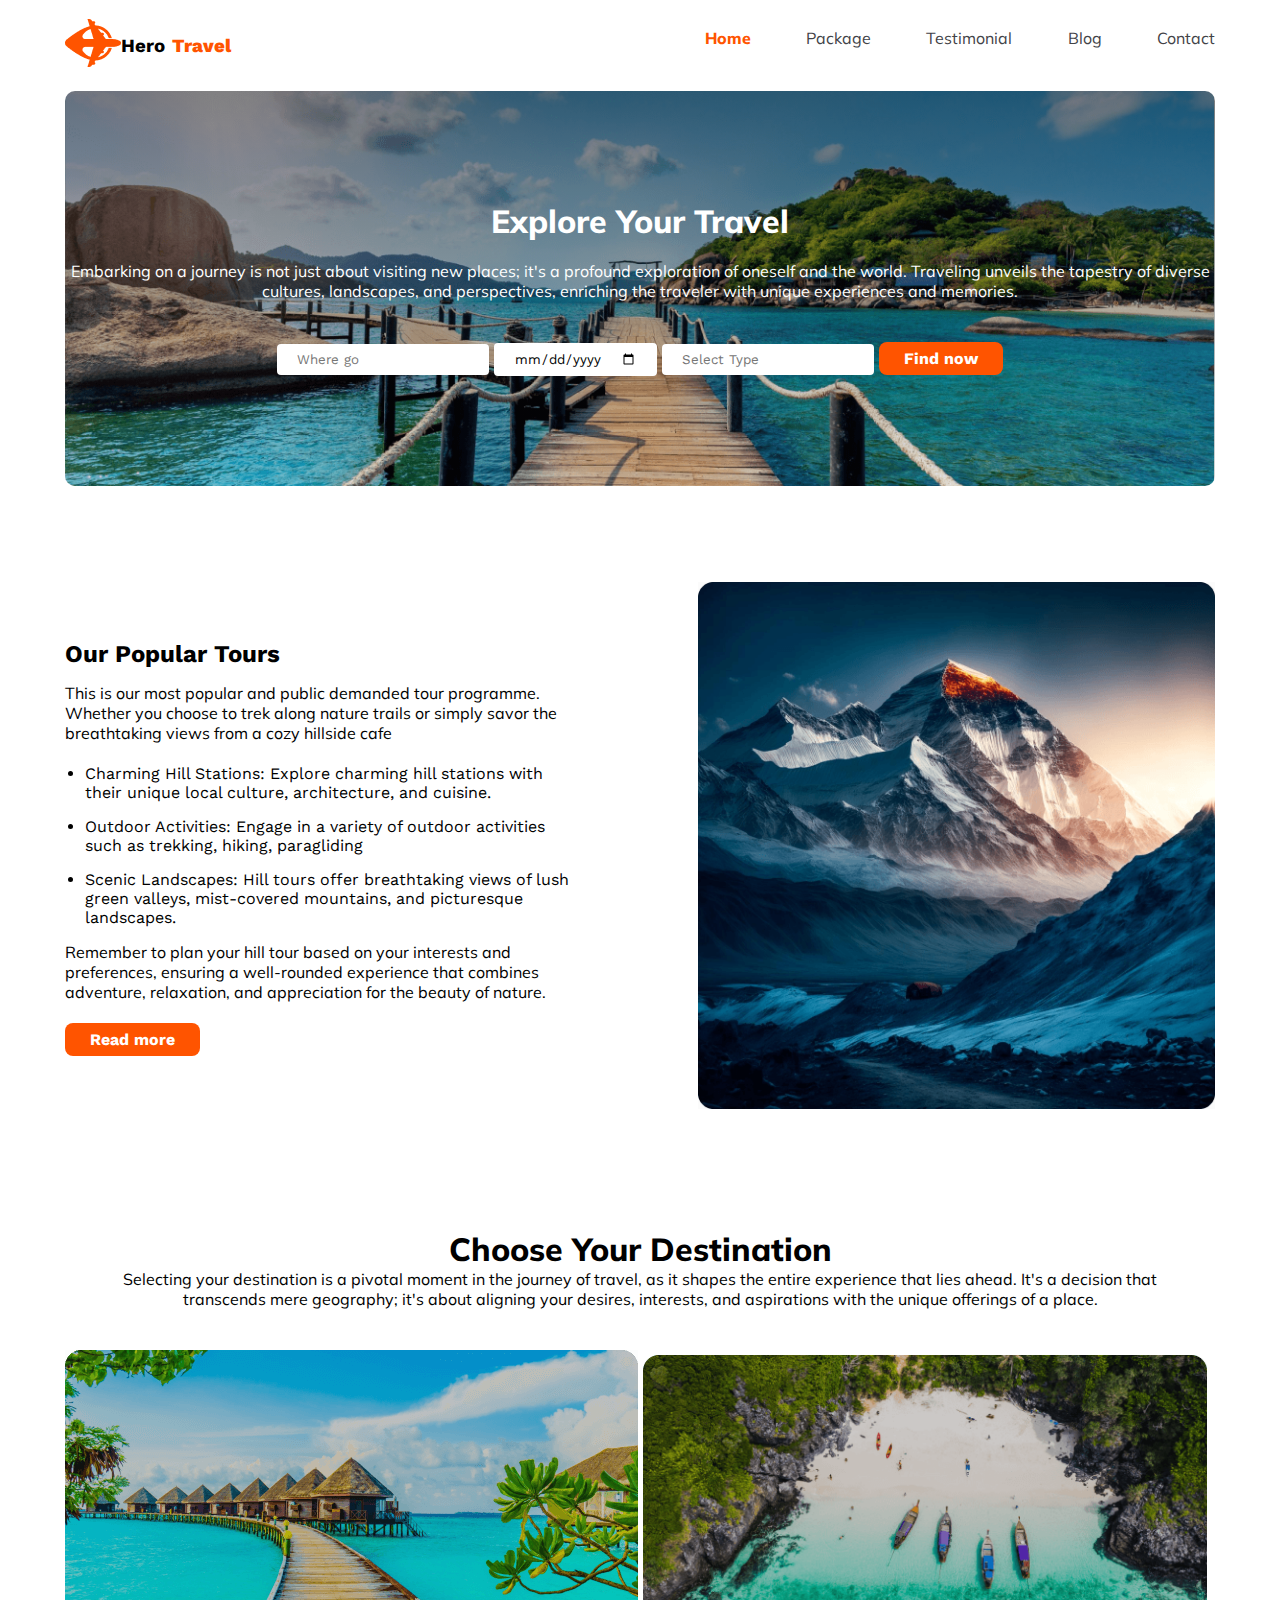
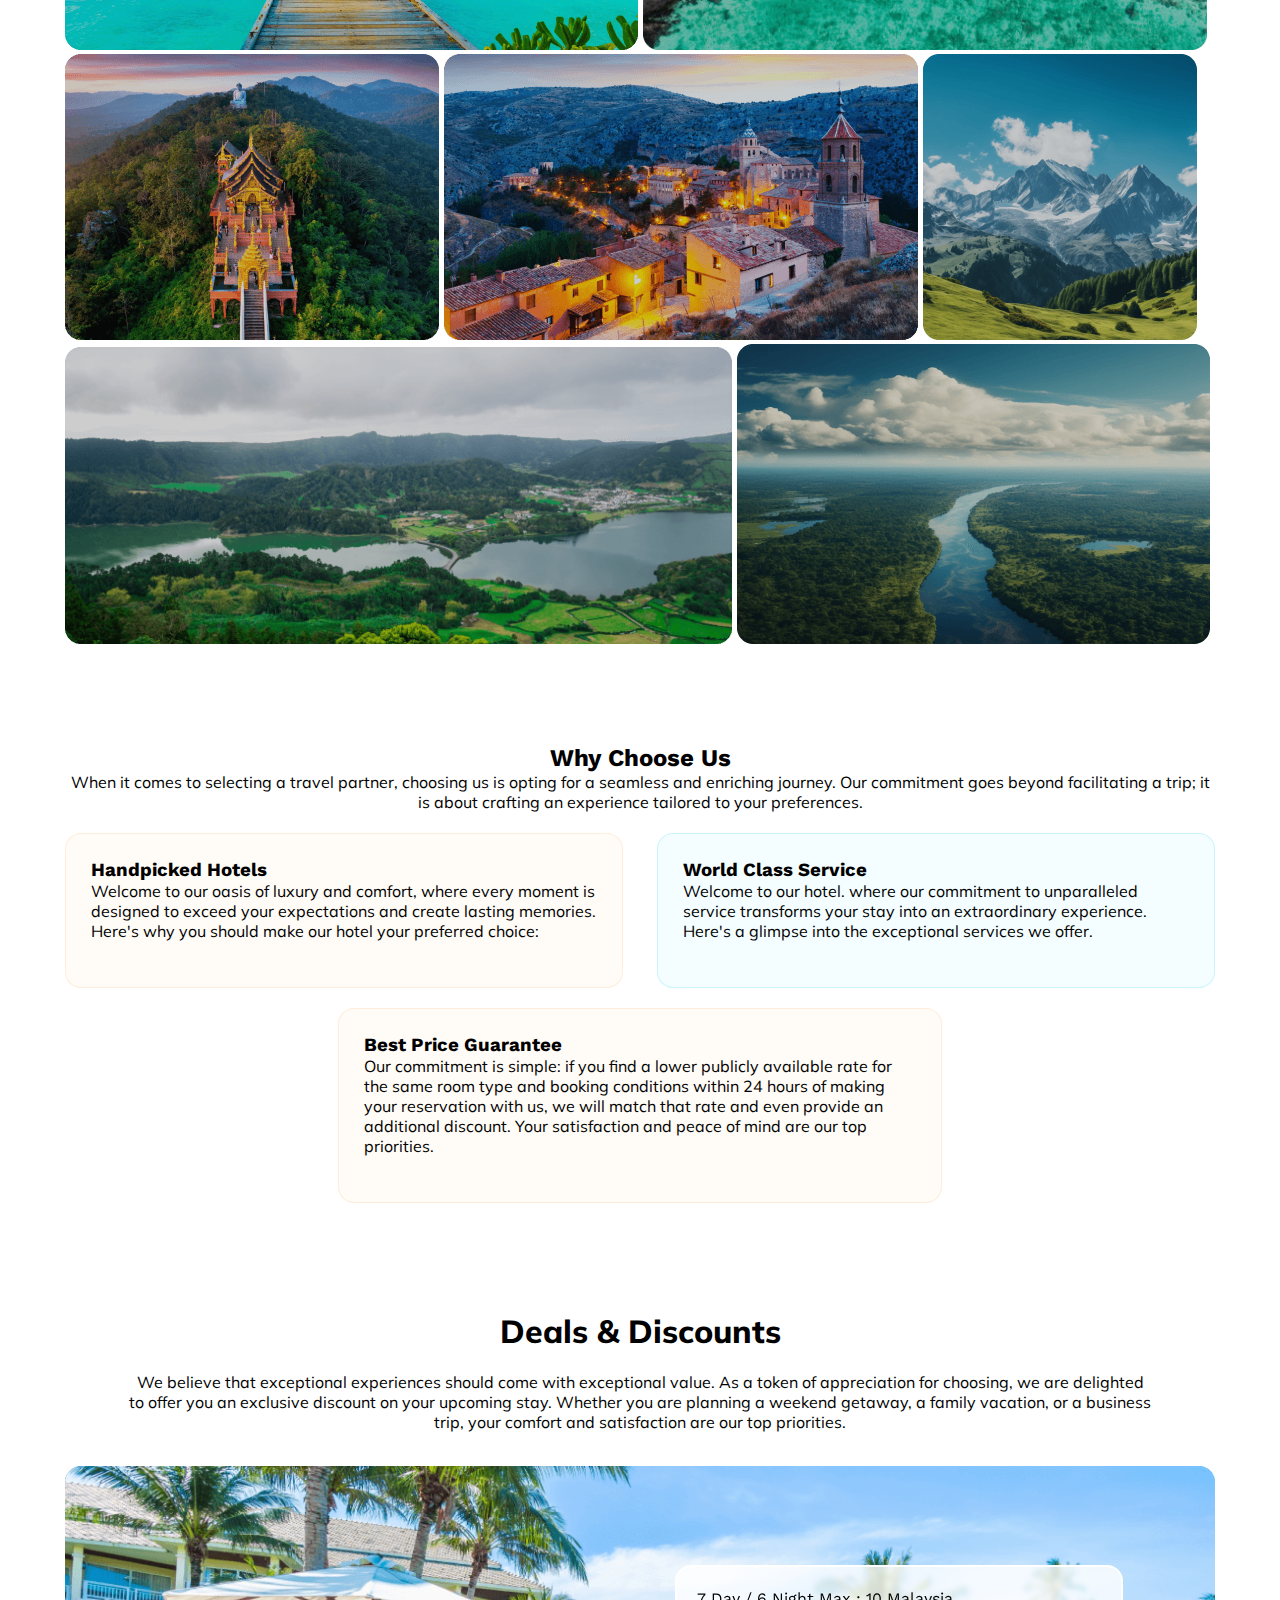
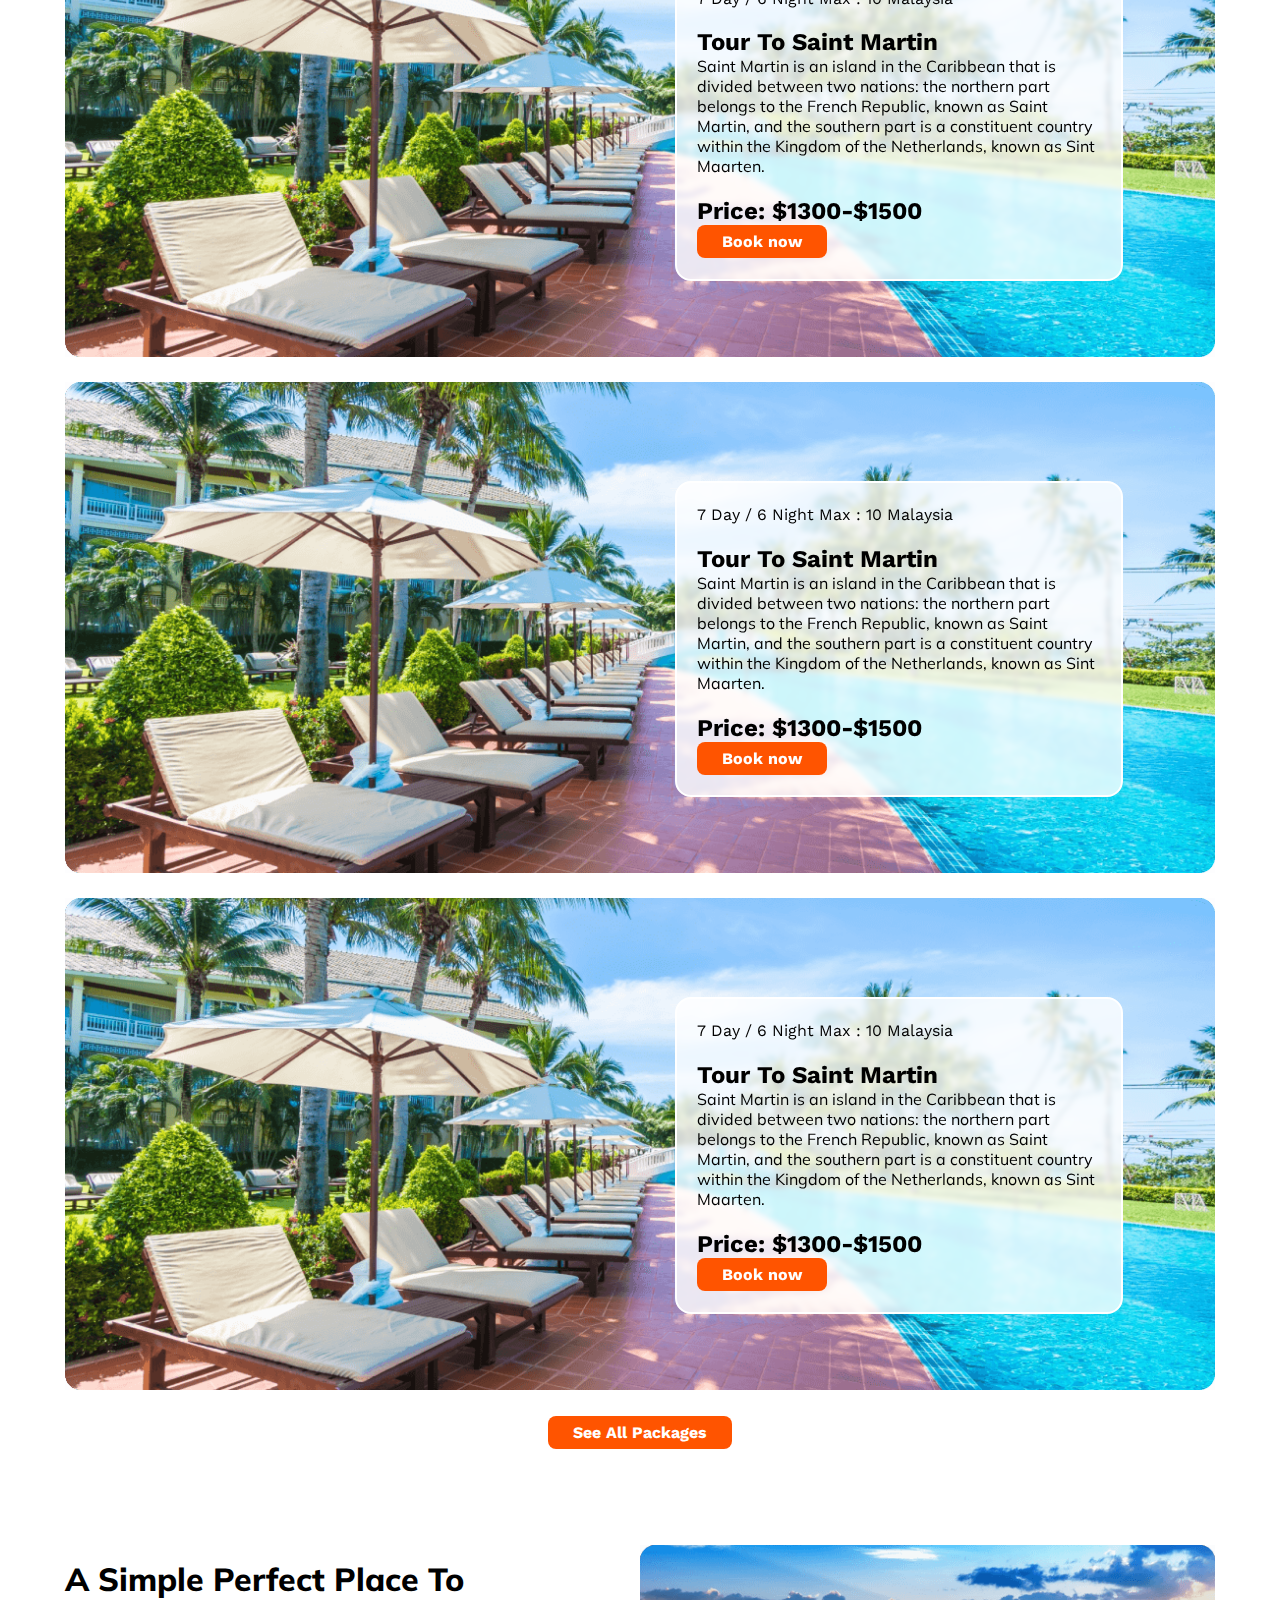
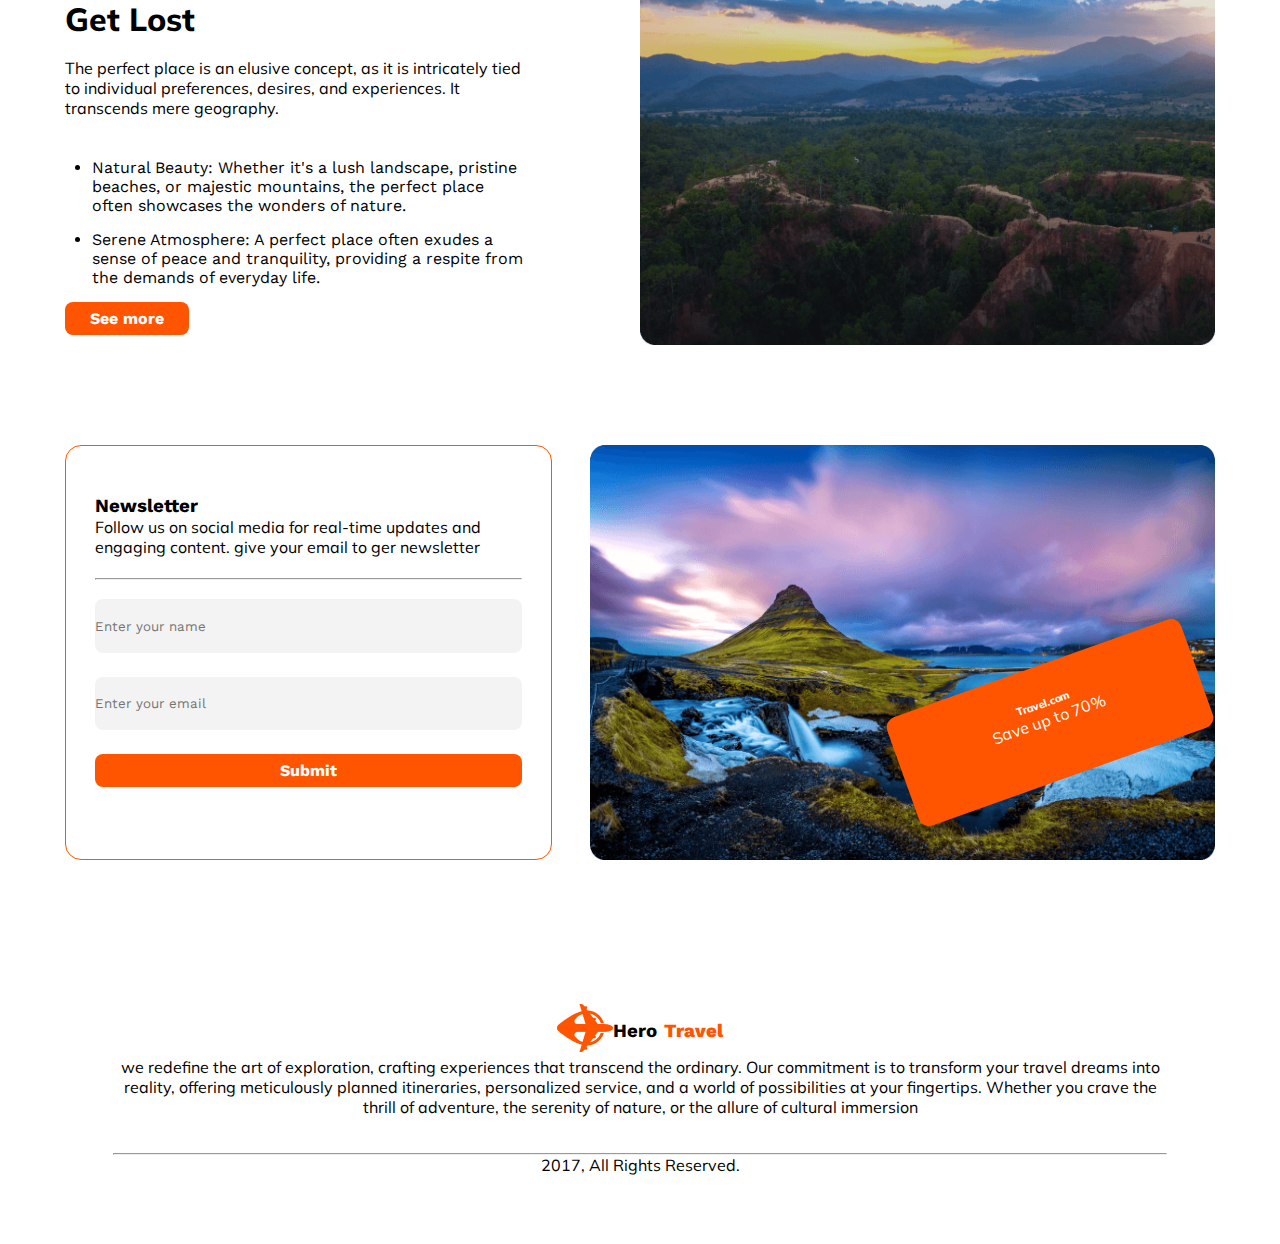
==== commit 775fe44f: "added save 70%" ====
--- a/index.html
+++ b/index.html
@@ -288,6 +288,10 @@
                     </div>
                     <div class="news-image">
                         <img src="./Images/Rectangle 8 (1).png" alt="">
+                        <div class="save">
+                            <h6>Travel.com</h6>
+                            <p>Save up to 70%</p>
+                        </div>
                     </div>
                 </div>
             </div>
--- a/style.css
+++ b/style.css
@@ -556,6 +556,21 @@
     height: 100%;
     width: 100%;
 }
+.news-image{
+    position: relative;
+}
+.save{
+    padding: 30px 20px;
+    width: 17rem;
+    transform: rotate(-19.628deg);
+    border-radius: 10.569px;
+    background: #FF5400;
+    color: white;
+    text-align: center;
+    position: absolute;
+    bottom: 5rem;
+    left: 19rem;
+}
 /* medium  */
 @media screen and (min-width: 601px) and (max-width:991px) {
     .news-letter-section{
